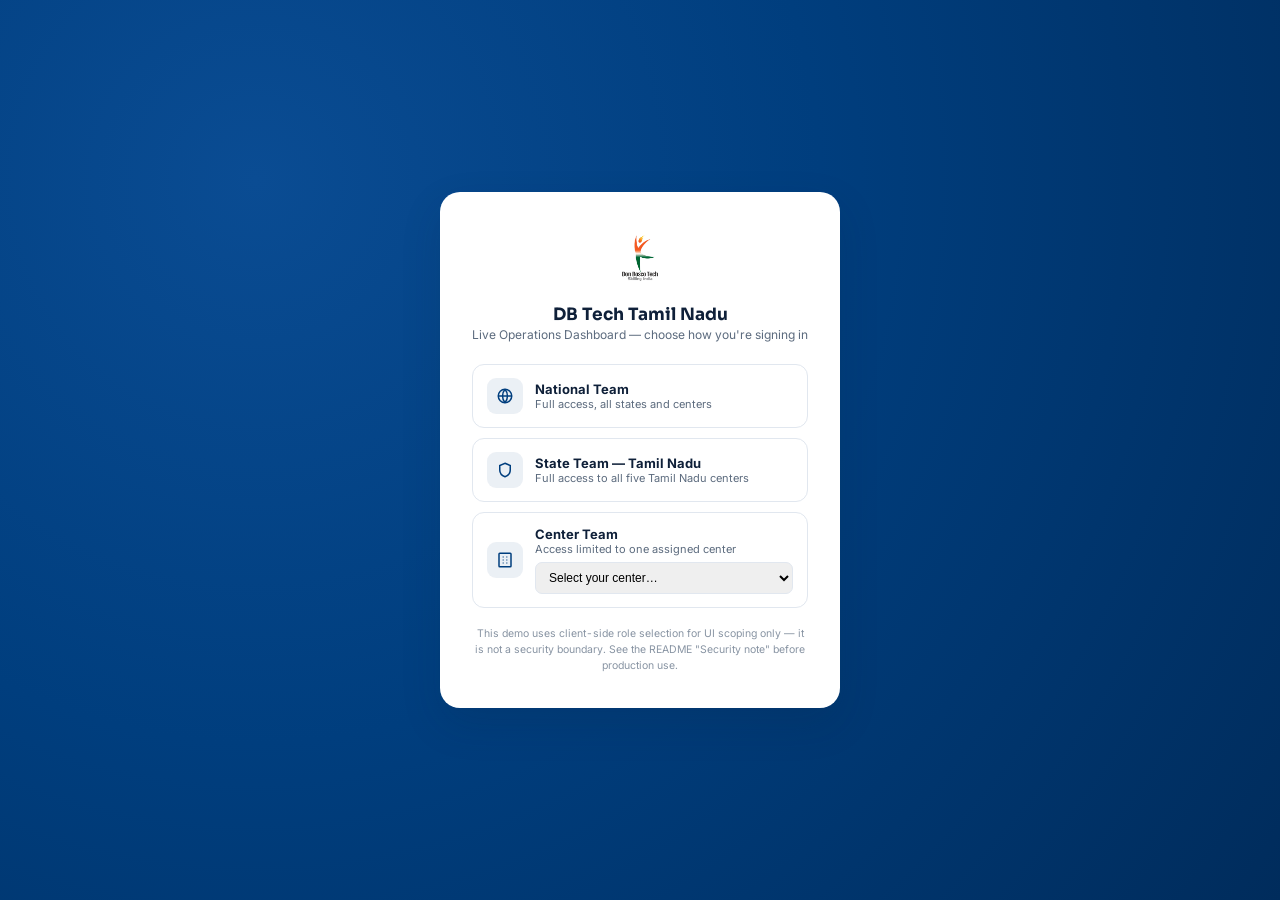
==== index.html @ 920311c7 "Add files via upload" ====
<!DOCTYPE html>
<html lang="en">
<head>
<meta charset="UTF-8">
<meta name="viewport" content="width=device-width, initial-scale=1.0">
<title>DB Tech Tamil Nadu Live Operations Dashboard — Sign In</title>
<link rel="icon" type="image/png" href="assets/logo.png">
<link rel="manifest" href="manifest.json">
<link rel="preconnect" href="https://fonts.googleapis.com">
<link href="https://fonts.googleapis.com/css2?family=Sora:wght@500;600;700;800&family=Inter:wght@400;500;600;700&display=swap" rel="stylesheet">
<link rel="stylesheet" href="css/style.css">
</head>
<body>

<div class="login-wrap">
  <div class="login-card">
    <img src="assets/logo.png" alt="DB Tech logo">
    <h1>DB Tech Tamil Nadu</h1>
    <div class="tag">Live Operations Dashboard — choose how you're signing in</div>

    <div class="role-option" data-role="national">
      <div class="ic" id="ic-national"></div>
      <div>
        <div class="lbl">National Team</div>
        <div class="desc">Full access, all states and centers</div>
      </div>
    </div>

    <div class="role-option" data-role="state">
      <div class="ic" id="ic-state"></div>
      <div>
        <div class="lbl">State Team — Tamil Nadu</div>
        <div class="desc">Full access to all five Tamil Nadu centers</div>
      </div>
    </div>

    <div class="role-option" data-role="center">
      <div class="ic" id="ic-center"></div>
      <div style="flex:1">
        <div class="lbl">Center Team</div>
        <div class="desc">Access limited to one assigned center</div>
        <select id="center-select">
          <option value="">Select your center…</option>
        </select>
      </div>
    </div>

    <div class="login-foot">
      This demo uses client-side role selection for UI scoping only — it is not a
      security boundary. See the README "Security note" before production use.
    </div>
  </div>
</div>

<script src="js/config.js"></script>
<script src="js/icons.js"></script>
<script src="js/auth.js"></script>
<script>
  document.getElementById("ic-national").innerHTML = Icons.globe;
  document.getElementById("ic-state").innerHTML = Icons.shield;
  document.getElementById("ic-center").innerHTML = Icons.building;

  const centerSelect = document.getElementById("center-select");
  APP_CONFIG.CENTERS.forEach(c => {
    const opt = document.createElement("option");
    opt.value = c; opt.textContent = c;
    centerSelect.appendChild(opt);
  });
  centerSelect.addEventListener("click", e => e.stopPropagation());

  document.querySelectorAll(".role-option").forEach(card => {
    card.addEventListener("click", () => {
      const role = card.dataset.role;
      if(role === "center"){
        const center = centerSelect.value;
        if(!center){ centerSelect.focus(); return; }
        Auth.setSession({ role: "center", center });
      }else{
        Auth.setSession({ role });
      }
      window.location.href = "dashboard.html";
    });
  });

  // Skip login automatically if a session already exists.
  if(Auth.getSession()) window.location.href = "dashboard.html";
</script>
</body>
</html>
---- css/style.css ----
/* ==========================================================================
   DB Tech Tamil Nadu Live Operations Dashboard
   Design tokens: Primary #003E7E · Accent #F58220 · Surface #F5F7FA
   Type: Sora (display/numbers) + Inter (body/data)
   ========================================================================== */

:root{
  --db-blue:        #003E7E;
  --db-blue-dark:   #002C5C;
  --db-blue-light:  #2A65A8;
  --db-orange:      #F58220;
  --db-orange-dark: #D96B0C;
  --db-green:       #1F9254;
  --db-amber:       #C8880A;
  --db-red:         #D64545;

  --bg:             #F3F6FA;
  --bg-inset:       #EAEFF5;
  --surface:        #FFFFFF;
  --surface-2:      #F8FAFD;
  --border:         #E1E7EF;

  --ink:            #0F2039;
  --ink-muted:      #5C6B7E;
  --ink-faint:      #8894A3;

  --radius-sm: 8px;
  --radius-md: 14px;
  --radius-lg: 20px;

  --shadow-sm: 0 1px 2px rgba(15,32,57,.06), 0 1px 1px rgba(15,32,57,.04);
  --shadow-md: 0 6px 20px rgba(15,32,57,.08), 0 2px 6px rgba(15,32,57,.05);
  --shadow-lg: 0 16px 40px rgba(15,32,57,.14);

  --font-display: 'Sora', 'Segoe UI', sans-serif;
  --font-body: 'Inter', 'Segoe UI', sans-serif;

  --sidebar-w: 232px;
  --header-h: 68px;
  --pulse-h: 4px;
}

*,*::before,*::after{ box-sizing:border-box; }
html,body{ height:100%; }
body{
  margin:0;
  font-family:var(--font-body);
  background:var(--bg);
  color:var(--ink);
  -webkit-font-smoothing:antialiased;
  font-feature-settings:"tnum" 1, "lnum" 1;
}
h1,h2,h3,h4{ font-family:var(--font-display); margin:0; color:var(--ink); }
a{ color:inherit; text-decoration:none; }
button{ font-family:inherit; }
::selection{ background:rgba(0,62,126,.18); }
:focus-visible{ outline:2px solid var(--db-orange); outline-offset:2px; }

img.logo{ height:36px; width:auto; display:block; }

/* ---------- App shell ---------- */
.app-shell{ display:flex; min-height:100vh; }

.sidebar{
  width:var(--sidebar-w);
  background:linear-gradient(180deg,var(--db-blue) 0%, var(--db-blue-dark) 100%);
  color:#fff;
  flex-shrink:0;
  display:flex;
  flex-direction:column;
  position:fixed;
  top:0; left:0; bottom:0;
  z-index:40;
  transition:transform .25s ease;
}
.sidebar .brand{
  display:flex; align-items:center; gap:10px;
  padding:18px 18px 16px;
  border-bottom:1px solid rgba(255,255,255,.14);
}
.sidebar .brand img{ height:34px; background:#fff; border-radius:8px; padding:3px; }
.sidebar .brand .name{ font-family:var(--font-display); font-size:13px; line-height:1.25; font-weight:600; }
.sidebar .brand .name small{ display:block; font-weight:400; opacity:.7; font-size:10.5px; letter-spacing:.03em; text-transform:uppercase; }

.nav{ padding:14px 10px; display:flex; flex-direction:column; gap:2px; overflow-y:auto; flex:1; }
.nav a{
  display:flex; align-items:center; gap:11px;
  padding:10px 12px; border-radius:10px;
  font-size:13.5px; font-weight:500; color:rgba(255,255,255,.82);
  transition:background .15s ease, color .15s ease;
}
.nav a svg{ width:18px; height:18px; flex-shrink:0; opacity:.9; }
.nav a:hover{ background:rgba(255,255,255,.08); color:#fff; }
.nav a.active{ background:#fff; color:var(--db-blue); font-weight:700; }
.nav a.active svg{ opacity:1; }
.nav .section-label{ font-size:10px; text-transform:uppercase; letter-spacing:.09em; opacity:.5; padding:14px 12px 4px; }

.sidebar .role-box{
  margin:10px; padding:12px; border-radius:12px;
  background:rgba(255,255,255,.08); font-size:12px;
}
.sidebar .role-box .role-name{ font-weight:700; font-family:var(--font-display); font-size:13px; }
.sidebar .role-box button{
  margin-top:8px; width:100%; padding:7px; border:none; border-radius:8px;
  background:rgba(255,255,255,.14); color:#fff; font-size:11.5px; cursor:pointer;
  transition:background .15s;
}
.sidebar .role-box button:hover{ background:rgba(255,255,255,.24); }

.main{ margin-left:var(--sidebar-w); flex:1; min-width:0; display:flex; flex-direction:column; }

/* ---------- Header ---------- */
.topbar{
  height:var(--header-h);
  background:var(--surface);
  border-bottom:1px solid var(--border);
  display:flex; align-items:center; justify-content:space-between;
  padding:0 22px;
  position:sticky; top:0; z-index:30;
}
.topbar .title-block h1{ font-size:17px; font-weight:700; letter-spacing:-.01em; }
.topbar .title-block .sub{ font-size:11.5px; color:var(--ink-muted); margin-top:1px; }
.topbar .right{ display:flex; align-items:center; gap:14px; }
.clock{ font-size:12.5px; color:var(--ink-muted); text-align:right; line-height:1.3; }
.clock strong{ color:var(--ink); font-family:var(--font-display); }

.btn{
  display:inline-flex; align-items:center; gap:7px;
  padding:9px 15px; border-radius:10px; border:1px solid var(--border);
  background:var(--surface); color:var(--ink); font-size:12.5px; font-weight:600;
  cursor:pointer; transition:all .15s ease;
}
.btn:hover{ border-color:var(--db-blue); color:var(--db-blue); }
.btn-primary{ background:var(--db-blue); border-color:var(--db-blue); color:#fff; }
.btn-primary:hover{ background:var(--db-blue-dark); color:#fff; }
.btn-accent{ background:var(--db-orange); border-color:var(--db-orange); color:#fff; }
.btn-accent:hover{ background:var(--db-orange-dark); color:#fff; }
.btn svg{ width:14px; height:14px; }
.btn.spin svg{ animation:spin 1s linear infinite; }

.menu-toggle{ display:none; }

/* ---------- Live pulse strip ---------- */
.pulse-strip{ height:var(--pulse-h); background:var(--bg-inset); position:relative; overflow:hidden; }
.pulse-strip .fill{
  height:100%; width:100%; background:linear-gradient(90deg,var(--db-orange),var(--db-blue));
  transform-origin:left; transform:scaleX(1); transition:transform 1s linear;
}
.pulse-strip.flash .fill{ animation:flash-strip .5s ease; }
@keyframes flash-strip{ 0%{filter:brightness(1);} 40%{filter:brightness(1.6);} 100%{filter:brightness(1);} }

/* ---------- Content ---------- */
.content{ padding:22px; max-width:1520px; width:100%; margin:0 auto; flex:1; }
.content-narrow{ max-width:1180px; }

.hint{ font-size:11.5px; color:var(--ink-muted); }
.section-head{ display:flex; align-items:baseline; justify-content:space-between; margin:26px 0 14px; flex-wrap:wrap; gap:8px; }
.section-head h2{ font-size:15px; font-weight:700; }
.section-head .hint{ font-size:11.5px; color:var(--ink-muted); }

/* ---------- KPI cards ---------- */
.kpi-grid{ display:grid; grid-template-columns:repeat(auto-fill,minmax(206px,1fr)); gap:14px; }
.kpi-card{
  background:var(--surface); border:1px solid var(--border); border-radius:var(--radius-md);
  padding:16px 16px 14px; box-shadow:var(--shadow-sm);
  position:relative; overflow:hidden;
  transition:transform .18s ease, box-shadow .18s ease, border-color .18s ease;
  opacity:0; transform:translateY(8px); animation:kpi-in .45s ease forwards;
}
@keyframes kpi-in{ to{ opacity:1; transform:translateY(0);} }
.kpi-card:hover{ transform:translateY(-3px); box-shadow:var(--shadow-md); border-color:rgba(0,62,126,.25); }
.kpi-card .top-row{ display:flex; align-items:flex-start; justify-content:space-between; }
.kpi-icon{
  width:34px; height:34px; border-radius:10px; display:flex; align-items:center; justify-content:center;
  background:rgba(0,62,126,.08); color:var(--db-blue); flex-shrink:0;
}
.kpi-icon svg{ width:17px; height:17px; }
.kpi-card.accent .kpi-icon{ background:rgba(245,130,32,.12); color:var(--db-orange-dark); }
.kpi-card.warn .kpi-icon{ background:rgba(200,136,10,.12); color:var(--db-amber); }
.kpi-card.crit .kpi-icon{ background:rgba(214,69,69,.12); color:var(--db-red); }
.kpi-card.good .kpi-icon{ background:rgba(31,146,84,.12); color:var(--db-green); }

.trend{ font-size:10.5px; font-weight:700; display:flex; align-items:center; gap:3px; padding:3px 7px; border-radius:20px; }
.trend.up{ color:var(--db-green); background:rgba(31,146,84,.1); }
.trend.down{ color:var(--db-red); background:rgba(214,69,69,.1); }
.trend.flat{ color:var(--ink-muted); background:var(--bg-inset); }

.kpi-value{ font-family:var(--font-display); font-size:26px; font-weight:700; margin-top:12px; letter-spacing:-.01em; line-height:1; }
.kpi-label{ font-size:11.5px; color:var(--ink-muted); margin-top:5px; font-weight:500; }
.kpi-value .unit{ font-size:14px; font-weight:600; color:var(--ink-muted); margin-left:2px; }

/* skeleton loading */
.skeleton{ position:relative; overflow:hidden; background:var(--bg-inset); border-radius:6px; color:transparent !important; }
.skeleton::after{
  content:""; position:absolute; inset:0; transform:translateX(-100%);
  background:linear-gradient(90deg, transparent, rgba(255,255,255,.7), transparent);
  animation:shimmer 1.3s infinite;
}
@keyframes shimmer{ 100%{ transform:translateX(100%);} }

/* ---------- Cards / panels ---------- */
.panel{ background:var(--surface); border:1px solid var(--border); border-radius:var(--radius-md); box-shadow:var(--shadow-sm); }
.panel-pad{ padding:18px; }
.panel-head{ display:flex; align-items:center; justify-content:space-between; padding:16px 18px; border-bottom:1px solid var(--border); }
.panel-head h3{ font-size:13.5px; font-weight:700; }
.chart-grid{ display:grid; grid-template-columns:repeat(auto-fit,minmax(340px,1fr)); gap:16px; }
.chart-box{ position:relative; height:270px; padding:14px; }
.chart-box.tall{ height:330px; }

/* ---------- Center cards ---------- */
.center-grid{ display:grid; grid-template-columns:repeat(auto-fill,minmax(280px,1fr)); gap:16px; }
.center-card{
  background:var(--surface); border:1px solid var(--border); border-radius:var(--radius-md);
  padding:18px; cursor:pointer; box-shadow:var(--shadow-sm);
  transition:transform .18s ease, box-shadow .18s ease;
  border-top:3px solid var(--db-blue);
}
.center-card:hover{ transform:translateY(-4px); box-shadow:var(--shadow-md); }
.center-card h4{ font-size:14.5px; font-weight:700; }
.center-card .badge{
  display:inline-block; margin-top:6px; font-size:10.5px; font-weight:700; padding:3px 9px; border-radius:20px;
}
.badge.good{ background:rgba(31,146,84,.12); color:var(--db-green); }
.badge.warn{ background:rgba(200,136,10,.12); color:var(--db-amber); }
.badge.crit{ background:rgba(214,69,69,.12); color:var(--db-red); }
.center-card .mini-grid{ display:grid; grid-template-columns:1fr 1fr; gap:9px; margin-top:14px; }
.center-card .mini-stat{ font-size:11px; color:var(--ink-muted); }
.center-card .mini-stat b{ display:block; font-family:var(--font-display); font-size:15px; color:var(--ink); font-weight:700; }
.center-card .bar-track{ height:6px; border-radius:6px; background:var(--bg-inset); margin-top:14px; overflow:hidden; }
.center-card .bar-fill{ height:100%; background:linear-gradient(90deg,var(--db-blue),var(--db-blue-light)); border-radius:6px; }

/* ---------- Tables ---------- */
.table-wrap{ overflow-x:auto; }
table.data-table{ width:100%; border-collapse:collapse; font-size:12.5px; }
table.data-table th{
  text-align:left; padding:10px 14px; background:var(--surface-2); color:var(--ink-muted);
  font-weight:700; font-size:10.5px; text-transform:uppercase; letter-spacing:.04em;
  border-bottom:1px solid var(--border); position:sticky; top:0; white-space:nowrap; cursor:pointer;
}
table.data-table th:hover{ color:var(--db-blue); }
table.data-table td{ padding:10px 14px; border-bottom:1px solid var(--border); white-space:nowrap; }
table.data-table tbody tr{ transition:background .1s; }
table.data-table tbody tr:hover{ background:var(--surface-2); }
.pill{ font-size:10.5px; font-weight:700; padding:3px 9px; border-radius:20px; display:inline-block; }
.pill.yes{ background:rgba(31,146,84,.12); color:var(--db-green); }
.pill.no{ background:rgba(214,69,69,.12); color:var(--db-red); }
.pill.mid{ background:rgba(200,136,10,.12); color:var(--db-amber); }

/* ---------- Filters ---------- */
.filter-bar{ display:flex; flex-wrap:wrap; gap:10px; margin-bottom:14px; align-items:center; }
.filter-bar select, .filter-bar input[type=text], .filter-bar input[type=date]{
  padding:9px 12px; border-radius:9px; border:1px solid var(--border); background:var(--surface);
  font-size:12.5px; color:var(--ink); min-width:130px;
}
.filter-bar input[type=text]{ min-width:220px; }
.filter-bar select:focus, .filter-bar input:focus{ border-color:var(--db-blue); }

/* ---------- Tabs ---------- */
.tabs{ display:flex; gap:4px; border-bottom:1px solid var(--border); overflow-x:auto; margin-bottom:20px; }
.tab-btn{
  padding:11px 16px; font-size:12.5px; font-weight:600; color:var(--ink-muted);
  border:none; background:none; cursor:pointer; border-bottom:2px solid transparent; white-space:nowrap;
}
.tab-btn:hover{ color:var(--db-blue); }
.tab-btn.active{ color:var(--db-blue); border-bottom-color:var(--db-orange); }
.tab-panel{ display:none; }
.tab-panel.active{ display:block; animation:fade-in .25s ease; }
@keyframes fade-in{ from{opacity:0; transform:translateY(4px);} to{opacity:1; transform:translateY(0);} }

/* ---------- Alerts ---------- */
.alert-list{ display:flex; flex-direction:column; gap:8px; }
.alert-item{ display:flex; align-items:center; gap:10px; padding:11px 14px; border-radius:10px; font-size:12.5px; border:1px solid var(--border); }
.alert-item.crit{ background:rgba(214,69,69,.06); border-color:rgba(214,69,69,.25); }
.alert-item.warn{ background:rgba(200,136,10,.06); border-color:rgba(200,136,10,.25); }
.alert-item .dot{ width:8px; height:8px; border-radius:50%; flex-shrink:0; }
.alert-item.crit .dot{ background:var(--db-red); }
.alert-item.warn .dot{ background:var(--db-amber); }
.alert-item b{ font-weight:700; }
.alert-item span.meta{ margin-left:auto; color:var(--ink-muted); font-size:11px; }

/* ---------- Rank / performance ---------- */
.rank-row{ display:flex; align-items:center; gap:12px; padding:12px 0; border-bottom:1px solid var(--border); }
.rank-row:last-child{ border-bottom:none; }
.rank-num{ font-family:var(--font-display); font-weight:700; color:var(--ink-faint); width:22px; }
.rank-row .name{ font-weight:700; font-size:13px; flex:1; }
.rank-row .score{ font-family:var(--font-display); font-weight:700; }
.gauge-track{ width:120px; height:8px; background:var(--bg-inset); border-radius:6px; overflow:hidden; }
.gauge-fill{ height:100%; border-radius:6px; }

/* ---------- Login ---------- */
.login-wrap{
  min-height:100vh; display:flex; align-items:center; justify-content:center;
  background:radial-gradient(circle at 20% 20%, #0A4C93 0%, var(--db-blue) 45%, var(--db-blue-dark) 100%);
  padding:20px;
}
.login-card{
  width:100%; max-width:400px; background:var(--surface); border-radius:var(--radius-lg);
  box-shadow:var(--shadow-lg); padding:34px 32px; text-align:center;
}
.login-card img{ height:64px; margin:0 auto 14px; display:block; }
.login-card h1{ font-size:17px; margin-bottom:2px; }
.login-card .tag{ font-size:12px; color:var(--ink-muted); margin-bottom:22px; }
.role-option{
  display:flex; align-items:center; gap:12px; padding:13px 14px; border:1.5px solid var(--border);
  border-radius:12px; margin-bottom:10px; cursor:pointer; text-align:left; transition:all .15s;
}
.role-option:hover{ border-color:var(--db-blue); background:rgba(0,62,126,.04); }
.role-option .ic{ width:36px; height:36px; border-radius:9px; background:rgba(0,62,126,.08); color:var(--db-blue); display:flex; align-items:center; justify-content:center; flex-shrink:0; }
.role-option .ic svg{ width:18px; height:18px; }
.role-option .lbl{ font-weight:700; font-size:13px; }
.role-option .desc{ font-size:11px; color:var(--ink-muted); }
.role-option select{ margin-top:6px; width:100%; padding:7px 9px; border-radius:7px; border:1px solid var(--border); font-size:12px; }
.login-foot{ margin-top:18px; font-size:10.5px; color:var(--ink-faint); line-height:1.5; }

/* ---------- Footer ---------- */
.site-footer{ text-align:center; padding:22px; font-size:11.5px; color:var(--ink-muted); }

/* ---------- Toast / error ---------- */
.toast{
  position:fixed; bottom:20px; right:20px; z-index:100; background:var(--ink); color:#fff;
  padding:13px 18px; border-radius:11px; font-size:12.5px; box-shadow:var(--shadow-lg);
  display:flex; align-items:center; gap:10px; max-width:340px; transform:translateY(120%); transition:transform .3s ease;
}
.toast.show{ transform:translateY(0); }
.toast.err{ background:var(--db-red); }
.toast.ok{ background:var(--db-green); }

.empty-state{ text-align:center; padding:50px 20px; color:var(--ink-muted); }
.empty-state svg{ width:40px; height:40px; margin-bottom:12px; opacity:.5; }

@keyframes spin{ to{ transform:rotate(360deg); } }

/* ---------- Breadcrumb / back ---------- */
.back-link{ display:inline-flex; align-items:center; gap:6px; font-size:12.5px; font-weight:600; color:var(--db-blue); margin-bottom:14px; }
.back-link:hover{ text-decoration:underline; }

/* ---------- Responsive ---------- */
@media (max-width: 980px){
  .sidebar{ transform:translateX(-100%); }
  .sidebar.open{ transform:translateX(0); box-shadow:var(--shadow-lg); }
  .main{ margin-left:0; }
  .menu-toggle{ display:flex; }
  .clock{ display:none; }
}
@media (max-width: 560px){
  .content{ padding:14px; }
  .kpi-grid{ grid-template-columns:repeat(auto-fill,minmax(150px,1fr)); gap:10px; }
  .kpi-value{ font-size:21px; }
  .topbar{ padding:0 14px; }
  .chart-grid{ grid-template-columns:1fr; }
}

@media (prefers-reduced-motion: reduce){
  *{ animation-duration:.001ms !important; transition-duration:.001ms !important; }
}
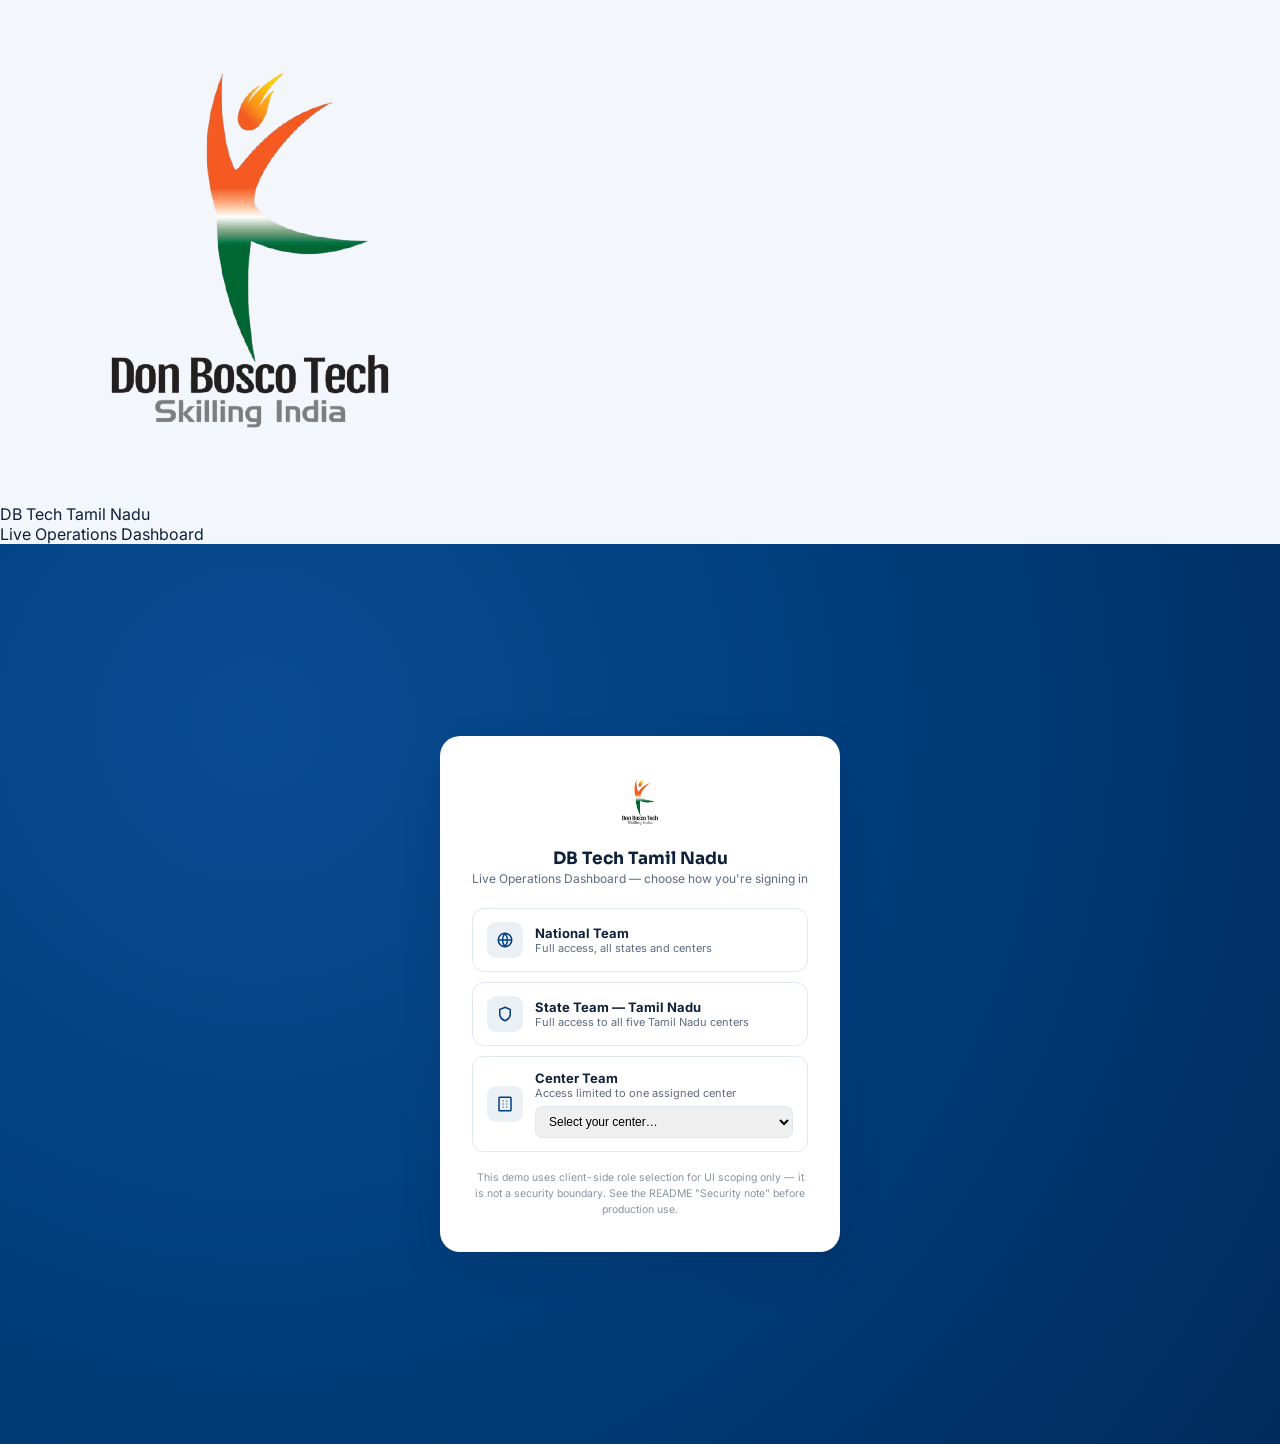
==== commit a9510ad0: "Update index.html" ====
--- a/index.html
+++ b/index.html
@@ -11,6 +11,12 @@
 <link rel="stylesheet" href="css/style.css">
 </head>
 <body>
+
+<div id="splash-screen" class="splash-screen">
+  <div class="splash-logo-wrap"><img src="assets/logo.png" alt="DB Tech" class="splash-logo"></div>
+  <div class="splash-title">DB Tech Tamil Nadu</div>
+  <div class="splash-sub">Live Operations Dashboard</div>
+</div>
 
 <div class="login-wrap">
   <div class="login-card">
@@ -60,6 +66,9 @@
   document.getElementById("ic-state").innerHTML = Icons.shield;
   document.getElementById("ic-center").innerHTML = Icons.building;
 
+  const splash = document.getElementById("splash-screen");
+  setTimeout(() => splash.classList.add("hide"), 650);
+
   const centerSelect = document.getElementById("center-select");
   APP_CONFIG.CENTERS.forEach(c => {
     const opt = document.createElement("option");
@@ -71,14 +80,21 @@
   document.querySelectorAll(".role-option").forEach(card => {
     card.addEventListener("click", () => {
       const role = card.dataset.role;
+      let session;
       if(role === "center"){
         const center = centerSelect.value;
         if(!center){ centerSelect.focus(); return; }
-        Auth.setSession({ role: "center", center });
+        session = { role: "center", center };
       }else{
-        Auth.setSession({ role });
+        session = { role };
       }
-      window.location.href = "dashboard.html";
+      Auth.setSession(session);
+      // Show the branded transition splash again while switching into the
+      // chosen role's dashboard, instead of jumping straight to a blank page.
+      const roleDef = APP_CONFIG.ROLES[role];
+      splash.querySelector(".splash-sub").textContent = role === "center" ? center : roleDef.label;
+      splash.classList.remove("hide");
+      setTimeout(() => { window.location.href = "dashboard.html"; }, 550);
     });
   });
 
--- a/css/style.css
+++ b/css/style.css
@@ -179,6 +179,12 @@
 .kpi-card.warn .kpi-icon{ background:rgba(200,136,10,.12); color:var(--db-amber); }
 .kpi-card.crit .kpi-icon{ background:rgba(214,69,69,.12); color:var(--db-red); }
 .kpi-card.good .kpi-icon{ background:rgba(31,146,84,.12); color:var(--db-green); }
+.kpi-card.warn{ border-top:3px solid var(--db-amber); }
+.kpi-card.crit{ border-top:3px solid var(--db-red); }
+.kpi-card.good{ border-top:3px solid var(--db-green); }
+.kpi-card.warn .kpi-value{ color:var(--db-amber); }
+.kpi-card.crit .kpi-value{ color:var(--db-red); }
+.kpi-card.good .kpi-value{ color:var(--db-green); }
 
 .trend{ font-size:10.5px; font-weight:700; display:flex; align-items:center; gap:3px; padding:3px 7px; border-radius:20px; }
 .trend.up{ color:var(--db-green); background:rgba(31,146,84,.1); }
@@ -226,6 +232,9 @@
 .center-card .mini-grid{ display:grid; grid-template-columns:1fr 1fr; gap:9px; margin-top:14px; }
 .center-card .mini-stat{ font-size:11px; color:var(--ink-muted); }
 .center-card .mini-stat b{ display:block; font-family:var(--font-display); font-size:15px; color:var(--ink); font-weight:700; }
+.mini-grid{ display:grid; grid-template-columns:repeat(auto-fit,minmax(160px,1fr)); gap:12px; }
+.mini-stat{ font-size:11px; color:var(--ink-muted); background:var(--bg-inset); border-radius:10px; padding:10px 12px; }
+.mini-stat b{ display:block; font-family:var(--font-display); font-size:16px; color:var(--ink); font-weight:700; margin-top:2px; }
 .center-card .bar-track{ height:6px; border-radius:6px; background:var(--bg-inset); margin-top:14px; overflow:hidden; }
 .center-card .bar-fill{ height:100%; background:linear-gradient(90deg,var(--db-blue),var(--db-blue-light)); border-radius:6px; }
 
@@ -264,6 +273,7 @@
 .tab-btn:hover{ color:var(--db-blue); }
 .tab-btn.active{ color:var(--db-blue); border-bottom-color:var(--db-orange); }
 .tab-panel{ display:none; }
+.tab-panel.active{ animation:fadeInUp .3s ease both; }
 .tab-panel.active{ display:block; animation:fade-in .25s ease; }
 @keyframes fade-in{ from{opacity:0; transform:translateY(4px);} to{opacity:1; transform:translateY(0);} }
 
@@ -353,3 +363,50 @@
 @media (prefers-reduced-motion: reduce){
   *{ animation-duration:.001ms !important; transition-duration:.001ms !important; }
 }
+
+/* ---------- Batch label: domain (small) over Batch ID ---------- */
+.batch-label{ display:flex; flex-direction:column; gap:2px; line-height:1.25; }
+.batch-label .domain{ font-size:10.5px; font-weight:600; text-transform:uppercase; letter-spacing:.03em; color:var(--ink-muted); }
+.batch-label .batch-id{ font-size:13.5px; font-weight:700; color:var(--ink); }
+
+/* ---------- Star ratings ---------- */
+.star-rating{ color:#f5a623; font-size:15px; letter-spacing:1px; }
+
+/* ---------- Overdue / reminder banner (compact, red) ---------- */
+.overdue-banner.compact{ display:flex; flex-direction:column; gap:6px; background:rgba(214,69,69,.08);
+  border:1px solid rgba(214,69,69,.35); border-radius:9px; padding:7px 11px; margin-bottom:12px; animation:slideDown .35s ease; }
+.overdue-banner.compact h4{ display:flex; align-items:center; gap:5px; margin:0; font-size:11.5px; font-weight:700; color:var(--db-red); }
+.overdue-banner.compact h4 svg{ width:13px; height:13px; }
+.overdue-chip-row{ display:flex; flex-wrap:wrap; gap:5px; }
+.overdue-chip{ display:inline-flex; align-items:center; gap:4px; background:#fff; border:1px solid rgba(214,69,69,.25); border-radius:20px; padding:3px 9px;
+  font-size:10.5px; font-weight:600; color:var(--ink); box-shadow:var(--shadow-sm); transition:transform .15s ease; cursor:default; }
+.overdue-chip:hover{ transform:translateY(-2px); }
+.overdue-chip b{ color:var(--db-red); font-weight:800; }
+.overdue-row{ display:flex; justify-content:space-between; align-items:center; background:rgba(214,69,69,.08); border:1px solid rgba(214,69,69,.3);
+  border-radius:10px; padding:8px 12px; font-size:12.5px; margin-top:8px; }
+
+/* ---------- Team performance cards ---------- */
+.team-grid{ display:grid; grid-template-columns:repeat(auto-fill,minmax(240px,1fr)); gap:14px; margin-bottom:22px; }
+.team-card{ background:var(--surface); border:1px solid var(--border); border-radius:var(--radius-md); padding:14px 16px;
+  box-shadow:var(--shadow-sm); transition:transform .2s ease, box-shadow .2s ease; animation:fadeInUp .4s ease both; }
+.team-card:hover{ transform:translateY(-4px); box-shadow:var(--shadow-md); }
+.team-card h5{ margin:0 0 4px; font-size:14.5px; }
+.team-card .role-tag{ font-size:10.5px; text-transform:uppercase; letter-spacing:.04em; color:var(--ink-muted); font-weight:700; }
+.team-card .team-score{ font-size:22px; font-weight:800; margin:6px 0 2px; }
+.team-card .team-score.good{ color:var(--db-green); }
+.team-card .team-score.warn{ color:var(--db-amber); }
+.team-card .team-score.crit{ color:var(--db-red); }
+.team-card .team-meta{ font-size:12px; color:var(--ink-muted); }
+
+/* ---------- Mobilization card ---------- */
+.mobilization-card{ background:var(--surface); border:1px solid var(--border); border-radius:var(--radius-md); padding:16px;
+  margin-bottom:20px; box-shadow:var(--shadow-sm); animation:fadeInUp .4s ease both; }
+.mobilization-form{ display:flex; flex-wrap:wrap; gap:10px; align-items:flex-end; margin-top:10px; }
+.mobilization-form label{ display:flex; flex-direction:column; gap:4px; font-size:12px; color:var(--ink-muted); font-weight:600; }
+.mobilization-form input[type=number]{ padding:8px 10px; border:1px solid var(--border); border-radius:8px; width:120px; }
+.mobilization-form .btn{ height:38px; }
+
+/* ---------- Reveal / entrance animations (batches table rows, extra sections) ---------- */
+@keyframes fadeInUp{ from{ opacity:0; transform:translateY(10px); } to{ opacity:1; transform:translateY(0); } }
+@keyframes slideDown{ from{ opacity:0; transform:translateY(-8px); } to{ opacity:1; transform:translateY(0); } }
+tr.reveal-row{ animation:fadeInUp .25s ease both; }
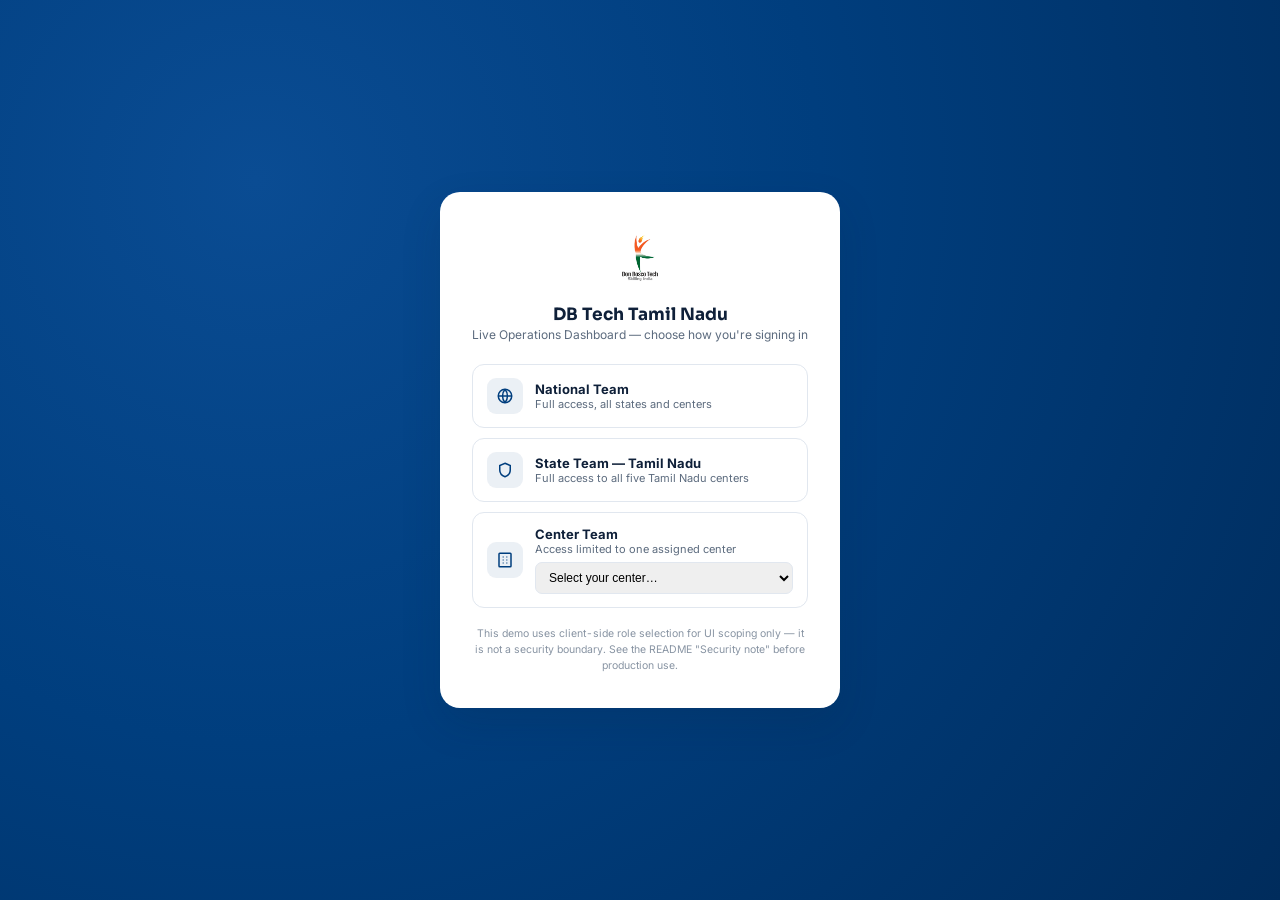
==== commit c6cc0e3b: "Update index.html" ====
--- a/index.html
+++ b/index.html
@@ -81,10 +81,11 @@
     card.addEventListener("click", () => {
       const role = card.dataset.role;
       let session;
+      let selectedCenter = "";
       if(role === "center"){
-        const center = centerSelect.value;
-        if(!center){ centerSelect.focus(); return; }
-        session = { role: "center", center };
+        selectedCenter = centerSelect.value;
+        if(!selectedCenter){ centerSelect.focus(); return; }
+        session = { role: "center", center: selectedCenter };
       }else{
         session = { role };
       }
@@ -92,7 +93,7 @@
       // Show the branded transition splash again while switching into the
       // chosen role's dashboard, instead of jumping straight to a blank page.
       const roleDef = APP_CONFIG.ROLES[role];
-      splash.querySelector(".splash-sub").textContent = role === "center" ? center : roleDef.label;
+      splash.querySelector(".splash-sub").textContent = role === "center" ? selectedCenter : roleDef.label;
       splash.classList.remove("hide");
       setTimeout(() => { window.location.href = "dashboard.html"; }, 550);
     });
--- a/css/style.css
+++ b/css/style.css
@@ -410,3 +410,46 @@
 @keyframes fadeInUp{ from{ opacity:0; transform:translateY(10px); } to{ opacity:1; transform:translateY(0); } }
 @keyframes slideDown{ from{ opacity:0; transform:translateY(-8px); } to{ opacity:1; transform:translateY(0); } }
 tr.reveal-row{ animation:fadeInUp .25s ease both; }
+
+/* ---------- Mark Attendance: present/absent toggle buttons ---------- */
+.status-toggle{ border:none; border-radius:20px; padding:6px 16px; font-size:12px; font-weight:700; cursor:pointer;
+  transition:transform .12s ease, background .15s ease; }
+.status-toggle:hover{ transform:translateY(-1px); }
+.status-toggle.present{ background:rgba(31,146,84,.14); color:var(--db-green); }
+.status-toggle.absent{ background:rgba(214,69,69,.14); color:var(--db-red); }
+
+/* ---------- Opening / transition splash screen ---------- */
+.splash-screen{
+  position:fixed; inset:0; z-index:9999;
+  background:linear-gradient(135deg, var(--db-blue) 0%, #001f3f 100%);
+  display:flex; flex-direction:column; align-items:center; justify-content:center; gap:12px;
+  transition:opacity .45s ease, visibility .45s ease;
+}
+.splash-screen.hide{ opacity:0; visibility:hidden; pointer-events:none; }
+.splash-logo-wrap{ position:relative; width:88px; height:88px; display:flex; align-items:center; justify-content:center; }
+.splash-logo-wrap::after{
+  content:""; position:absolute; inset:-9px; border-radius:24px;
+  border:3px solid rgba(255,255,255,.22); border-top-color:#fff;
+  animation:splash-spin .9s linear infinite;
+}
+.splash-logo{
+  width:72px; height:72px; border-radius:18px; box-shadow:0 12px 34px rgba(0,0,0,.35);
+  animation:splash-pop .6s cubic-bezier(.34,1.56,.64,1) both;
+  position:relative; z-index:1; background:#fff;
+}
+.splash-title{
+  color:#fff; font-family:var(--font-display); font-size:21px; font-weight:800; letter-spacing:.02em;
+  animation:splash-fade .5s ease .18s both; margin-top:6px;
+}
+.splash-sub{
+  color:rgba(255,255,255,.72); font-size:12.5px; animation:splash-fade .5s ease .32s both;
+}
+@keyframes splash-pop{ 0%{ opacity:0; transform:scale(.35) rotate(-10deg); } 100%{ opacity:1; transform:scale(1) rotate(0); } }
+@keyframes splash-fade{ from{ opacity:0; transform:translateY(8px); } to{ opacity:1; transform:translateY(0); } }
+@keyframes splash-spin{ to{ transform:rotate(360deg); } }
+@media (prefers-reduced-motion: reduce){
+  .splash-logo, .splash-title, .splash-sub, .splash-logo-wrap::after{ animation:none !important; }
+}
+
+/* ---------- Overall attendance guideline flag (below 85% minimum) ---------- */
+.attendance-below-guideline{ color:var(--db-red); font-weight:800; }
